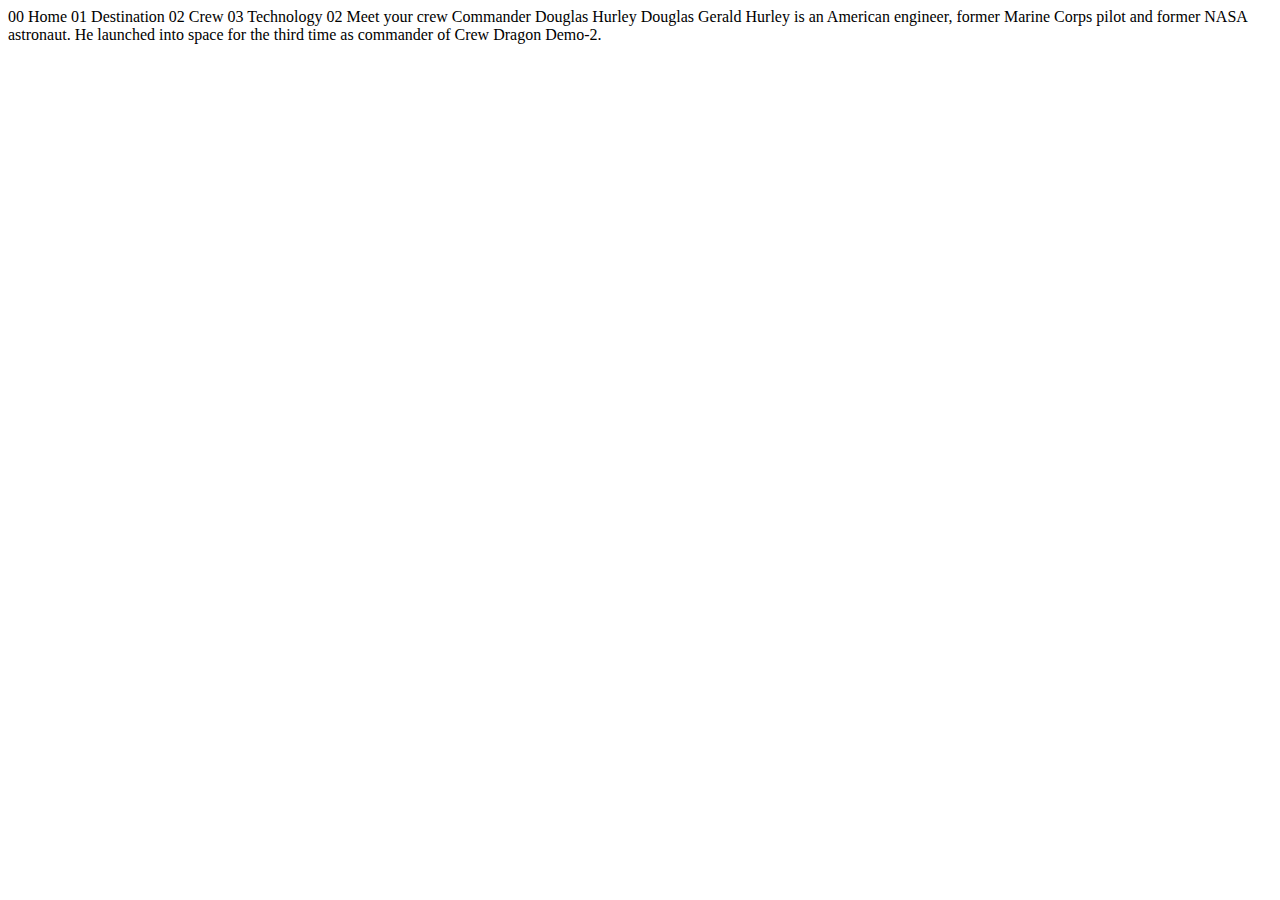
==== crew-commander.html @ cf1772f4 "changed the layout and more usable css code" ====
<!DOCTYPE html>
<html lang="en">
<head>
  <meta charset="UTF-8">
  <meta name="viewport" content="width=device-width, initial-scale=1.0">

  <link rel="icon" type="image/png" sizes="32x32" href="./assets/favicon-32x32.png">
  
  <title>Frontend Mentor | Space tourism website</title>
</head>
<body>

  00 Home
  01 Destination
  02 Crew
  03 Technology

  02 Meet your crew

  Commander
  Douglas Hurley

  Douglas Gerald Hurley is an American engineer, former Marine Corps pilot 
  and former NASA astronaut. He launched into space for the third time as 
  commander of Crew Dragon Demo-2.
</body>
</html>
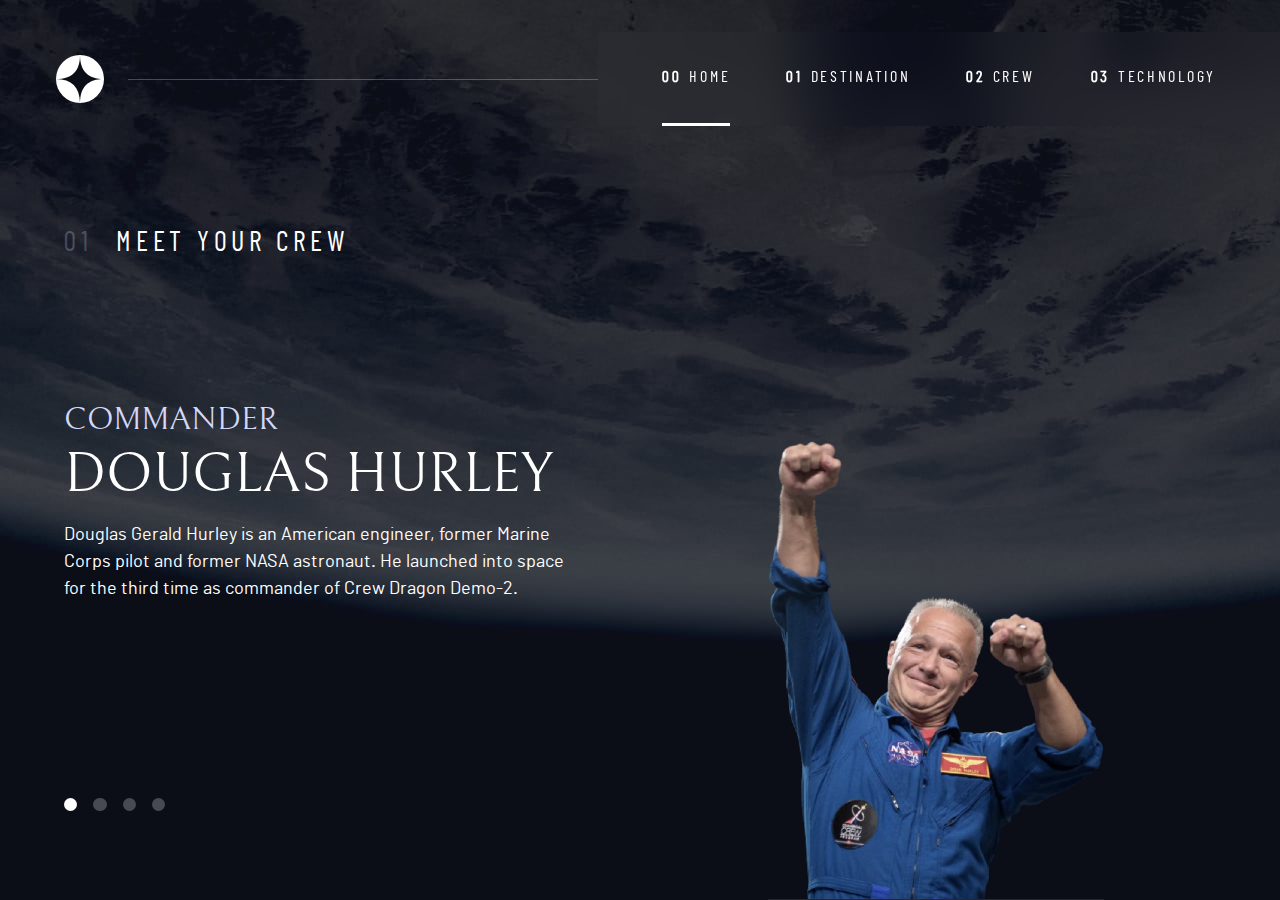
==== commit 7207ec26: "completed destination and crew page" ====
--- a/crew-commander.html
+++ b/crew-commander.html
@@ -1,27 +1,63 @@
 <!DOCTYPE html>
-<html lang="en">
+<html>
+
 <head>
-  <meta charset="UTF-8">
-  <meta name="viewport" content="width=device-width, initial-scale=1.0">
+  <meta charset="utf-8">
+  <meta http-equiv="X-UA-Compatible" content="IE=edge">
+  <title>Space tourism website</title>
+  <meta name="viewport" content="width=device-width, initial-scale=1">
+  <link rel="icon" type="image/svg" sizes="32x32" href="./assets/shared/logo.svg">
+  <link rel="stylesheet" href="css/style.css">
 
-  <link rel="icon" type="image/png" sizes="32x32" href="./assets/favicon-32x32.png">
-  
-  <title>Frontend Mentor | Space tourism website</title>
+  <script src="index.js" defer></script>
 </head>
-<body>
+<body class="crew">
+  <header class="primary-header flex">
+    <div>
+      <img class="logo" src="./assets/shared/logo.svg" alt="space tour logo">
+    </div>
+    <button class="mobile-nav-toggle" aria-controls="primary-navigation" aria-expanded="false"><span
+        class="sr-only">menu</span></button>
+    <nav>
+      <ul class="primary-navigation underline-indicators flex" data-visible="false">
+        <li class="active">
+          <a class="ff-sans-cond fs-300 text-white upper-case letter-spacing-2" href=""><span
+              aria-hidden="true">00</span>Home</a>
+        </li>
+        <li>
+          <a class="ff-sans-cond fs-300 text-white upper-case letter-spacing-2" href=""><span
+              aria-hidden="true">01</span>Destination</a>
+        </li>
+        <li>
+          <a class="ff-sans-cond fs-300 text-white upper-case letter-spacing-2" href=""><span
+              aria-hidden="true">02</span>Crew</a>
+        </li>
+        <li>
+          <a class="ff-sans-cond fs-300 text-white upper-case letter-spacing-2" href=""><span
+              aria-hidden="true">03</span>Technology</a>
+        </li>
+      </ul>
+    </nav>
+  </header>
 
-  00 Home
-  01 Destination
-  02 Crew
-  03 Technology
-
-  02 Meet your crew
-
-  Commander
-  Douglas Hurley
-
-  Douglas Gerald Hurley is an American engineer, former Marine Corps pilot 
-  and former NASA astronaut. He launched into space for the third time as 
-  commander of Crew Dragon Demo-2.
+  <main class="grid-container grid-container--crew flow">
+    <h1 class="numbered-title"><span aria-hidden="true">01</span>Meet your crew</h1>
+    <div class="dot-indicators flex">
+      <button aria-selected="true"><span class="sr-only">The commander</span></button>
+      <button aria-selected="false"><span class="sr-only">The mission specialist</span></button>
+      <button aria-selected="false"><span class="sr-only">The pilot</span></button>
+      <button aria-selected="false"><span class="sr-only">The crew engineer</span></button>
+    </div>
+    <article class="crew-info">
+      <h2 class="ff-serif fs-600 upper-case text-light">commander<span class="ff-serif fs-700 upper-case text-white d-block">Douglas Hurley</span></h2>
+      <p>
+        Douglas Gerald Hurley is an American engineer, former Marine Corps pilot 
+        and former NASA astronaut. He launched into space for the third time as 
+        commander of Crew Dragon Demo-2.
+      </p>
+    </article>
+    <img src="./assets/crew/image-douglas-hurley.webp" alt="doughlas hurley">
+  </main>
+ 
 </body>
 </html>--- a/css/style.css
+++ b/css/style.css
@@ -0,0 +1,640 @@
+
+/* ---------------------------- */
+/* custom properties            */
+/* ---------------------------- */
+@font-face {
+    font-family: 'Bellefair';
+    src: url('../font/bellefair-regular-webfont.woff') format('woff2'),
+         url('../font/bellefair-regular-webfont.woff2') format('woff');
+    font-weight: normal;
+    font-style: normal;
+}
+@font-face {
+    font-family: 'Barlow Condensed';
+    src: url('../font/barlowcondensed-regular-webfont.woff') format('woff');
+    src: url('../font/barlowcondensed-regular-webfont.woff2') format('woff2');
+    font-weight: normal;
+    font-style: normal;
+}
+@font-face {
+    font-family: 'Barlow';
+    src: url('../font/barlow-regular-webfont.woff') format('woff');
+    src: url('../font/barlow-regular-webfont.woff2') format('woff2');
+    font-weight: normal;
+    font-style: normal;
+}
+/*-------------------------*/
+/*custom variables         */
+/*-------------------------*/
+
+:root {
+    /* colors */
+    --clr-dark: 230 35% 7%;
+    --clr-light: 231 77% 90%;
+    --clr-white: 0 0% 100%;
+
+    /* font-sizes */
+    --fs-900: clamp(5rem, 8vw + 1rem, 9.375rem);
+    --fs-800: 3.5rem;
+    --fs-700: 1.5rem;
+    --fs-600: 1rem;
+    --fs-500: 1rem;
+    --fs-400: 0.9375rem;
+    --fs-300: 1rem;
+    --fs-200: 0.875rem;
+    
+    /* font-families */
+    --ff-serif: "Bellefair", serif;
+    --ff-sans-cond: "Barlow Condensed", sans-serif;
+    --ff-sans-normal: "Barlow", sans-serif;
+
+}
+@media (min-width: 35em){ 
+    :root{
+        /* font-sizes */
+        --fs-800: 5rem;
+        --fs-700: 2.5rem;
+        --fs-600: 1.5rem;
+        --fs-500: 1.25rem;
+        --fs-400: 1rem;
+    }
+
+}
+
+@media (min-width: 45em){
+    :root{
+        /* font-sizes */
+        --fs-800: 6.25rem;
+        --fs-700: 3.5rem;
+        --fs-600: 2rem;
+        --fs-500: 1.75rem;
+        --fs-400: 1.125rem;
+    }
+}
+
+
+/* ---------------------------- */
+/* Reset                        */
+/* ---------------------------- */
+
+/* Box sizing */
+*,
+*::after,
+*::before {
+    box-sizing: border-box;
+}
+
+/* Reset margins */
+body,
+p,
+h1,
+h2,
+h3,
+h4,
+h5,
+figure,
+picture {
+    margin: 0;
+}
+
+h1,
+h2,
+h3,
+h4,
+h5,
+h6,
+p {
+    font-weight: 400;
+}
+/* Set up body */
+body {
+    font-family: var(--ff-sans-normal);
+    font-size: var(--fs-400);
+    color: hsl( var(--clr-white) );
+    background-color: hsl( var(--clr-dark) );
+    line-height: 1.5;
+    min-height: 100vh;
+    
+    display: grid;
+    grid-template-rows: min-content 1fr;
+}
+
+/* Makes img easier to work */
+img,
+picture {
+    max-width: 100%;
+    display: block;
+}
+
+/* Makes form element easier to work with */
+input,
+button,
+textarea,
+select {
+    font-family: inherit;
+}
+
+/* Removes animation for the people who have turned them off */
+@media (prefers-reduced-motion: reduce) {
+    *,
+    *::after,
+    *::before {
+        animation-duration: 0.01ms !important;
+        animation-iteration-count: 1 !important;
+        transition-duration: 0.01ms !important;
+        scroll-behavior: auto !important;
+    }
+}
+
+/* ---------------------------- */
+/* Utility classes              */
+/* ---------------------------- */
+
+/* General */
+
+
+.flex {
+    display: flex;
+    gap: var(--gap, 1rem);
+}
+
+.grid {
+    display: grid;
+    gap: var(--gap, 1rem);
+}
+
+.d-block{
+    display: block;
+}
+
+.flow > *:where(:not(:first-child)){
+    margin-top: var(--flow-space, 1rem);
+}
+
+.container {
+    padding-inline: 2em;
+    margin-inline: auto;
+    max-width: 80rem;
+}
+
+.sr-only {
+    position: absolute;
+    width: 1px;
+    height: 1px;
+    padding: 0;
+    margin: -1px;
+    overflow: hidden;
+    clip: rect(0, 0, 0, 0);
+    white-space: nowrap; /* added line */
+    border: 0;
+  }
+
+/* Colors*/ 
+
+.bg-dark { background-color: hsl( var(--clr-dark) ); }
+.bg-light { background-color: hsl( var(--clr-light) ); }
+.bg-white { background-color: hsl( var(--clr-white) ); }
+
+.text-dark { color: hsl( var(--clr-dark) ); }
+.text-light { color: hsl( var(--clr-light) ); }
+.text-white { color: hsl( var(--clr-white) ); }
+
+/* Typography */
+
+.ff-serif { font-family: var(--ff-serif); }
+.ff-sans-cond { font-family: var(--ff-sans-cond); }
+.ff-sans-normal { font-family: var(--ff-sans-normal); }
+
+.letter-spacing-1 { letter-spacing: 4.75px; } 
+.letter-spacing-2 { letter-spacing: 2.7px; } 
+.letter-spacing-3 { letter-spacing: 2.35px; }
+
+.upper-case { text-transform: uppercase; }
+
+.fs-900 { font-size: var(--fs-900); }
+.fs-800 { font-size: var(--fs-800); }
+.fs-700 { font-size: var(--fs-700); }
+.fs-600 { font-size: var(--fs-600); }
+.fs-500 { font-size: var(--fs-500); }
+.fs-400 { font-size: var(--fs-400); }
+.fs-300 { font-size: var(--fs-300); }
+.fs-200 { font-size: var(--fs-200); }
+
+.fs-900,
+.fs-800,
+.fs-700,
+.fs-600 {
+    line-height: 1.1;
+}
+
+.numbered-title{
+    font-size: var(--fs-500);
+    font-family: var(--ff-sans-cond);
+    text-transform: uppercase;
+    letter-spacing: 4.72px;
+}
+
+.numbered-title span{
+    font-size: var(--fs-500);
+    font-family: var(--ff-sans-cond);
+    margin-right: .85em;
+    color: hsl( var(--clr-light) / .25);
+}
+
+/* ---------------------------- */
+/* Components                   */
+/* ---------------------------- */
+
+.large-button{
+    font-size: 2rem;
+    position: relative;
+    display: inline-grid;
+    z-index: 1;
+    place-items: center;
+    padding: 0 2em;
+    aspect-ratio: 1;
+    border-radius: 50%;
+    text-decoration: none;
+}
+.large-button::after {
+    content: '';
+    position: absolute;
+    z-index: -1;
+    width: 100%;
+    height: 100%;
+    background: hsl( var(--clr-white) / .15);
+    border-radius: 50%;
+    opacity: 0;
+    transition: opacity 500ms linear, transform 750ms ease-in-out;
+}
+
+.large-button:hover::after,
+.large-button:focus::after {
+    opacity: 1;
+    transform: scale(1.5);
+}
+/* Primary-header */
+
+.logo {
+    margin: 1.5rem clamp(1.5rem , 5vw, 3.5rem);
+}
+.primary-header {
+    justify-content: space-between;
+    align-items: center;
+}
+.primary-navigation {
+    margin: 0;
+    padding: 0;
+    list-style: none;
+    --gap: clamp(1.5rem, 5vw, 3.5rem); 
+    --underline-gap: 2rem;
+    background: hsl( var(--clr-light) / 0.01);
+    backdrop-filter: blur(1.5rem);
+}
+.primary-navigation a {
+    text-decoration: none;
+}
+.primary-navigation a > span {
+    font-weight: 700;
+    margin-right: .5em;
+}
+
+.underline-indicators > * {
+    cursor: pointer;
+    border: 0;
+    padding: var(--underline-gap, 1rem) 0;
+    border-bottom: .2rem solid hsl( var(--clr-white) / 0 );
+    background-color: transparent;
+}
+.underline-indicators > *:hover,
+.underline-indicators > *:focus {
+    border-bottom: .2rem solid hsl( var(--clr-white) / .5 );
+}
+.underline-indicators > .active {
+    color: var(--clr-light);
+    border-bottom: .2rem solid hsl( var(--clr-white) / 1);
+}
+
+.dot-indicators > * {
+    cursor: pointer;
+    border: 0;
+    border-radius: 50%;
+    padding: .5em;
+    background-color: hsl( var(--clr-white) / .25);
+}
+ 
+.dot-indicators > *:hover,
+.dot-indicators > *:focus { 
+    background-color: hsl( var(--clr-white) / .5);
+}
+
+.dot-indicators > [aria-selected="true"] {
+    background-color: hsl( var(--clr-white) / 1); 
+}
+
+.mobile-nav-toggle{
+    display: none;
+}
+
+@media (max-width: 35em) {
+    .primary-navigation {
+        margin: 0;
+        padding: 0;
+        list-style: none;
+        --underline-gap: .5rem;
+        position: fixed;
+        z-index: 100;
+        inset: 0 0 0 30%;
+        padding: 6em 2em;
+        flex-direction: column;
+        transform: translateX(100%);
+        transition: transform 500ms ease-in-out;
+    }
+    .primary-navigation.underline-indicators > .active {
+        border: 0;
+    }
+    .primary-navigation[data-visible="true"] {
+        transform: translateX(0);
+    }
+
+    .mobile-nav-toggle{
+        display: block;
+        position: absolute;
+        top: 2rem;
+        right: 1rem;
+        z-index: 200;
+        padding: 0 1em;
+        aspect-ratio: 1;
+        background-image: url(../assets/shared/icon-hamburger.svg);
+        background-repeat: no-repeat;
+        background-color: transparent;
+        background-position: center;
+        border: none;
+        cursor: pointer;
+    }
+    
+    .mobile-nav-toggle:focus-visible { /*note*/
+        outline: 5px solid white;
+        outline-offset: 5px;
+    }
+    
+    .mobile-nav-toggle[aria-expanded="true"] {
+        background-image: url(../assets/shared/icon-close.svg);
+    }
+
+}
+@media (min-width: 35em) {
+    .primary-navigation {
+        padding-inline: clamp(3rem, 5vw, 7rem);
+    }
+}
+
+@media (min-width: 35em) and (max-width: 45em) {
+    .primary-navigation a > span {
+        display: none;
+    }
+}
+
+@media (min-width: 45em) {
+    .primary-header::after {
+        content: '';
+        display: block;
+        position: relative;
+        height: 1px;
+        width: 100%;
+        margin-right: -2.5rem;
+        background: hsl( var(--clr-white) / .25);
+        order: 1;
+    }
+    
+   nav {
+       order: 2;
+   }
+    .primary-navigation {
+        margin-block: 2rem;
+    }
+}
+/* ---------------------------- */
+/* Page specific - background   */
+/* ---------------------------- */
+/* home */
+
+body {
+    background-position: bottom center;
+    background-size: cover;
+    background-repeat: no-repeat;
+}
+.home {
+    background-image: url(../assets/home/background-home-mobile.jpg);
+}
+
+@media (min-width: 35em) {
+    .home{
+        background-image: url(../assets/home/background-home-tablet.jpg);
+        background-position: center center;
+    }
+}
+@media (min-width: 45em) {
+    .home{
+        background-image: url(../assets/home/background-home-desktop.jpg);
+    }
+}
+/* destination */
+
+body {
+    background-position: bottom center;
+    background-size: cover;
+    background-repeat: no-repeat;
+}
+.destination {
+    background-image: url(../assets/destination/background-destination-mobile.jpg);
+}
+
+@media (min-width: 35em) {
+    .destination{
+        background-image: url(../assets/destination/background-destination-tablet.jpg);
+        background-position: center center;
+    }
+}
+@media (min-width: 45em) {
+    .destination{
+        background-image: url(../assets/destination/background-destination-desktop.jpg);
+    }
+}
+/* crew */
+
+body {
+    background-position: bottom center;
+    background-size: cover;
+    background-repeat: no-repeat;
+}
+.crew {
+    background-image: url(../assets/crew/background-crew-mobile.jpg);
+}
+
+@media (min-width: 35em) {
+    .crew{
+        background-image: url(../assets/crew/background-crew-tablet.jpg);
+        background-position: center center;
+    }
+}
+@media (min-width: 45em) {
+    .crew{
+        background-image: url(../assets/crew/background-crew-desktop.jpg);
+    }
+}
+
+/* ---------------------------- */
+/* layout                       */
+/* ---------------------------- */
+
+.grid-container {
+    display: grid;
+    text-align: center;
+    place-items: center;
+    padding: 0 1rem;
+    padding-bottom: 4rem;
+}
+.grid-container p:not([class]){
+    max-width: 50ch;
+}
+
+/* Destination layout*/
+.grid-container--destination{ 
+    --flow-space: 2rem;
+    grid-template-areas: 
+    'title'
+    'image'
+    'tabs'
+    'content';
+}
+.numbered-title {
+    grid-area: title;
+}
+.grid-container--destination > img {
+    grid-area: image;
+    max-width: 60%;
+}
+.grid-container--destination > .tab-list{
+    grid-area: tabs;
+}
+.grid-container--destination > .destination-info{
+    grid-area: content;
+}
+.destination-meta{
+    flex-direction: column;
+    justify-content: center;
+    border-top: 1px solid hsl( var(--clr-light) / .1);
+    padding-top: 2.5rem;
+    margin-top: 2.5rem;
+}
+.destination-meta  p{
+    font-size: 1.75rem;
+}
+/* crew layout*/
+
+.grid-container--crew{
+    padding-bottom: 0;
+    grid-template-areas: 
+    'title'
+    'image'
+    'dot-indicator'
+    'content';
+}
+.grid-container--crew .numbered-title {
+    grid-area: title;
+}
+.grid-container--crew > img {
+    grid-area: image;
+    max-width: 60%;
+    border-bottom: 1px solid hsl( var(--clr-white) / .1);
+}
+.crew-info{
+    grid-area: content;
+}
+.dot-indicators{
+    grid-area: dot-indicator;
+}
+.grid-container--crew h2 span{
+    margin-top: .5rem;
+}
+.crew-info p{
+    margin-top: 1rem;
+}
+@media (min-width: 35em) {
+
+/* Destination layout*/
+
+    .numbered-title {
+        justify-self: start;
+        margin-top: 2rem;
+    }
+    .destination-meta {
+        flex-direction: row;
+        justify-content: space-evenly;
+    }
+/* crew layout*/
+    .grid-container--crew{
+        grid-template-areas: 
+        'title'
+        'content'
+        'dot-indicator'
+        'image';
+    }
+
+}
+
+@media (min-width: 45em) {
+    .grid-container {
+        display: grid;
+        text-align: left;
+        column-gap: var(--conatiner-gap, 2rem);
+        grid-template-columns: minmax(1rem, 1fr) minmax(0 , 40rem) minmax(0 , 40rem) minmax(1rem, 1fr);
+    }
+
+    .grid-container--home {
+        align-items: end;
+        padding-bottom: max(6rem, 20vh);
+    }
+    .grid-container--home > *:first-child {
+        grid-column: 2;
+    }
+    .grid-container--home > *:last-child {
+        grid-column: 3;
+    }
+/* Destination layout*/
+
+    .grid-container--destination {
+        justify-items: start;
+        align-content: start;
+        grid-template-areas: 
+            '. title title .'
+            '. image tabs .'
+            '. image content .';
+    }  
+    .grid-container--destination > img {
+        max-width: 90%;
+    } 
+    .destination-meta {
+        justify-content: flex-start;
+        --gap: min(10vw, 5rem);
+    }
+/* crew layout */
+
+    .grid-container--crew {
+        grid-template-areas: 
+            '. title title .'
+            '. content image .'
+            '. dot-indicator image .';
+    } 
+    .dot-indicators {
+        justify-self: start;
+    } 
+    .grid-container--crew > img {
+        align-self: end;
+    }
+    .crew-info {
+        justify-self: start;
+    }
+    
+}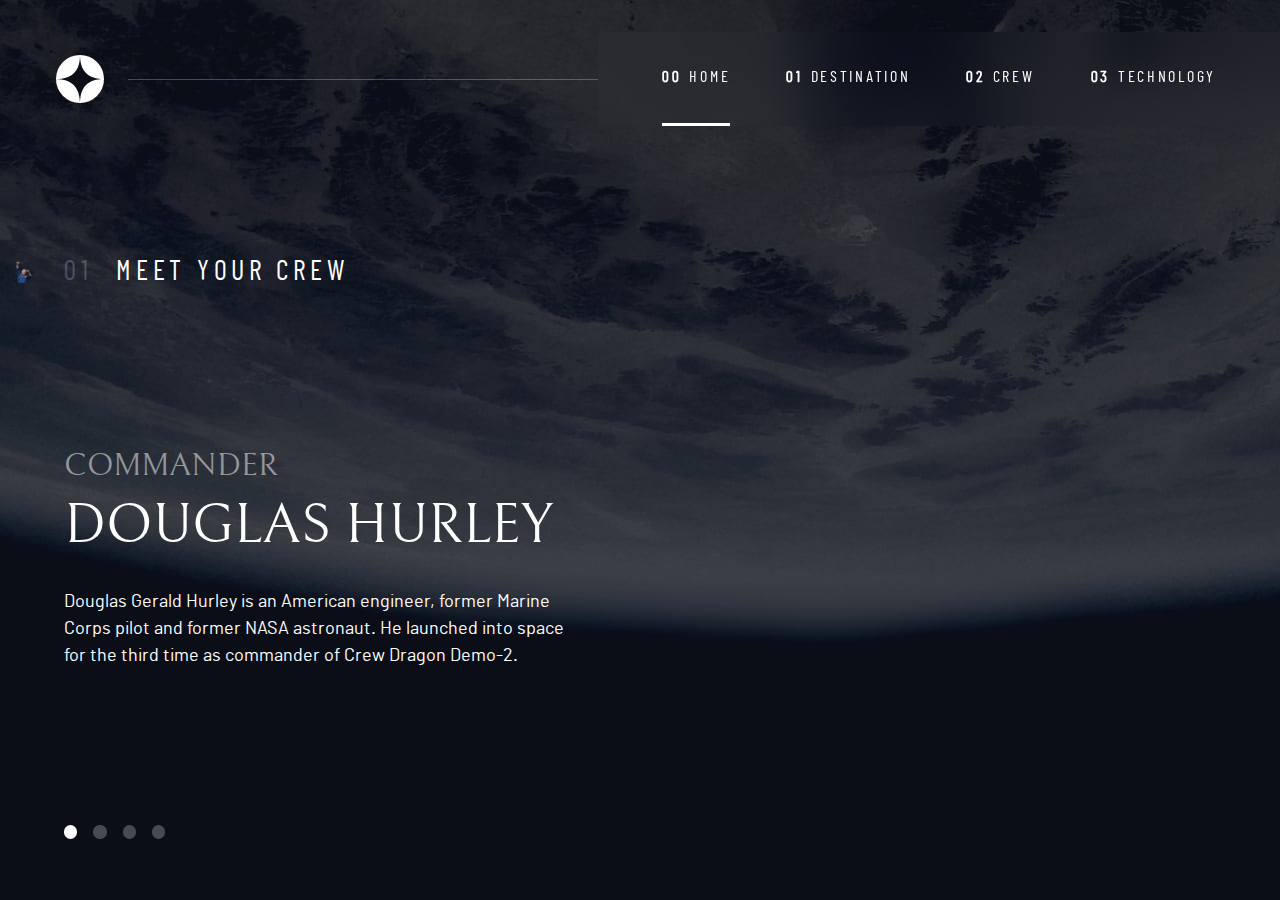
==== commit 573b3eee: "Added functionality for destination page" ====
--- a/crew-commander.html
+++ b/crew-commander.html
@@ -48,8 +48,11 @@
       <button aria-selected="false"><span class="sr-only">The pilot</span></button>
       <button aria-selected="false"><span class="sr-only">The crew engineer</span></button>
     </div>
-    <article class="crew-info">
-      <h2 class="ff-serif fs-600 upper-case text-light">commander<span class="ff-serif fs-700 upper-case text-white d-block">Douglas Hurley</span></h2>
+    <article class="crew-info flow">
+      <header class="flow--space-small flow">
+        <h2 class="ff-serif fs-600 upper-case">commander</h2>
+        <p class="ff-serif fs-700 upper-case text-white d-block">Douglas Hurley</p>
+      </header>
       <p>
         Douglas Gerald Hurley is an American engineer, former Marine Corps pilot 
         and former NASA astronaut. He launched into space for the third time as 
--- a/css/style.css
+++ b/css/style.css
@@ -171,6 +171,10 @@
     margin-top: var(--flow-space, 1rem);
 }
 
+.flow--space-small {
+    --flow-space: .75rem;
+}
+
 .container {
     padding-inline: 2em;
     margin-inline: auto;
@@ -240,7 +244,9 @@
     margin-right: .85em;
     color: hsl( var(--clr-light) / .25);
 }
-
+/* To use the hidden attribute */
+
+[hidden] { display: none !important; }
 /* ---------------------------- */
 /* Components                   */
 /* ---------------------------- */
@@ -310,7 +316,8 @@
 .underline-indicators > *:focus {
     border-bottom: .2rem solid hsl( var(--clr-white) / .5 );
 }
-.underline-indicators > .active {
+.underline-indicators > .active,
+.underline-indicators > [aria-selected="true"] {
     color: var(--clr-light);
     border-bottom: .2rem solid hsl( var(--clr-white) / 1);
 }
@@ -335,7 +342,6 @@
 .mobile-nav-toggle{
     display: none;
 }
-
 @media (max-width: 35em) {
     .primary-navigation {
         margin: 0;
@@ -511,7 +517,7 @@
 .numbered-title {
     grid-area: title;
 }
-.grid-container--destination > img {
+.grid-container--destination > picture {
     grid-area: image;
     max-width: 60%;
 }
@@ -544,7 +550,7 @@
 .grid-container--crew .numbered-title {
     grid-area: title;
 }
-.grid-container--crew > img {
+.grid-container--crew > picture {
     grid-area: image;
     max-width: 60%;
     border-bottom: 1px solid hsl( var(--clr-white) / .1);
@@ -555,11 +561,8 @@
 .dot-indicators{
     grid-area: dot-indicator;
 }
-.grid-container--crew h2 span{
-    margin-top: .5rem;
-}
-.crew-info p{
-    margin-top: 1rem;
+.crew-info h2 {
+    color: hsl( var(--clr-white) / .5);
 }
 @media (min-width: 35em) {
 
@@ -575,6 +578,7 @@
     }
 /* crew layout*/
     .grid-container--crew{
+        --flow-space: 2rem;
         grid-template-areas: 
         'title'
         'content'
@@ -612,7 +616,7 @@
             '. image tabs .'
             '. image content .';
     }  
-    .grid-container--destination > img {
+    .grid-container--destination > picture {
         max-width: 90%;
     } 
     .destination-meta {
@@ -630,11 +634,14 @@
     .dot-indicators {
         justify-self: start;
     } 
-    .grid-container--crew > img {
+    .grid-container--crew > picture {
         align-self: end;
     }
     .crew-info {
         justify-self: start;
     }
+    .grid-container--crew > picture {
+        max-width: 60%;
+    }
     
-}+}
